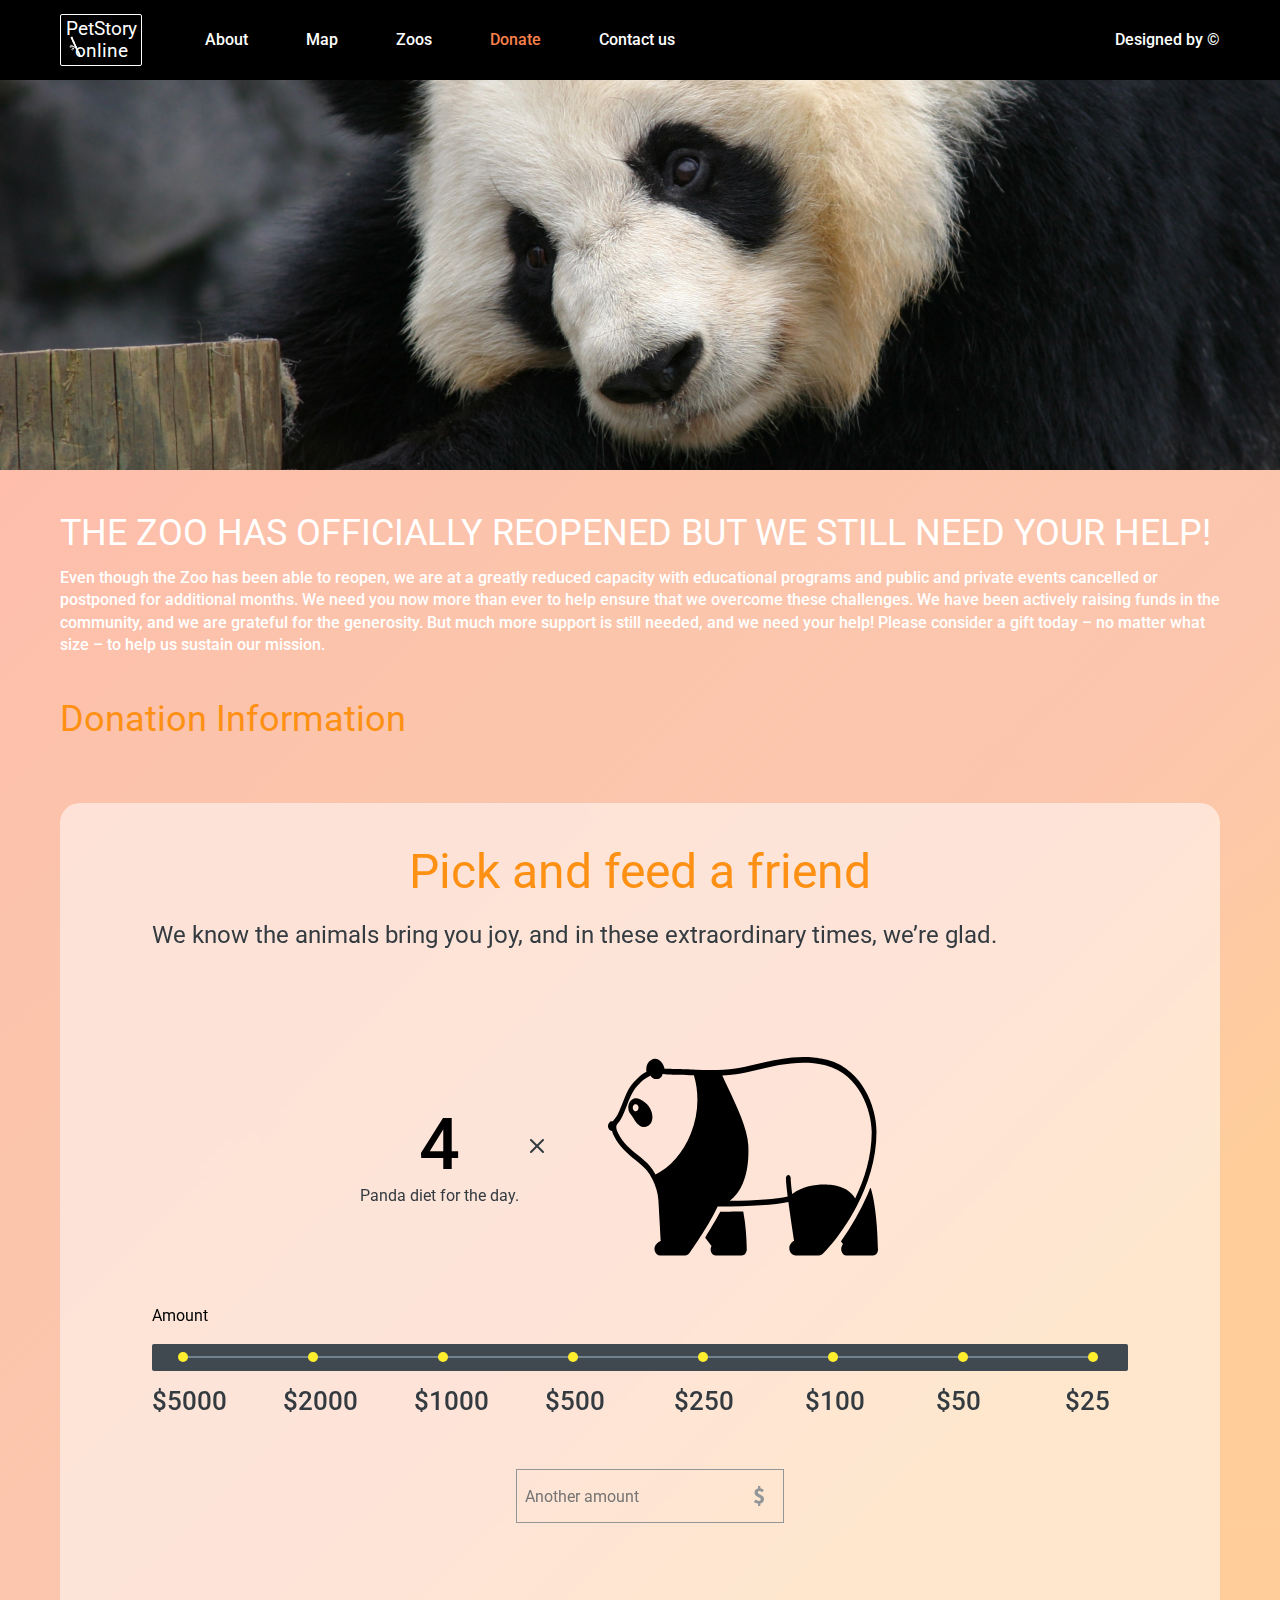
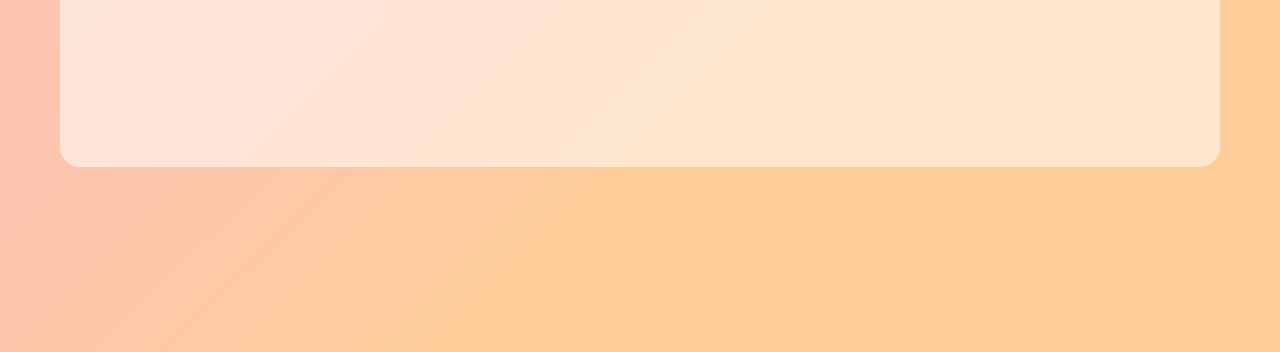
==== donate.html @ e9c2d94d "fix: update html, css;" ====
<!DOCTYPE html>
<html lang="en">
<head>
    <meta charset="UTF-8">
    <meta http-equiv="X-UA-Compatible" content="IE=edge">
    <meta name="viewport" content="width=device-width, initial-scale=1.0">
    <link rel="stylesheet" href="styleDonate.css">
    <link href="https://fonts.googleapis.com/css2?family=Aleo:wght@400;700&amp;family=Red+Hat+Text:ital,wght@0,500;1,400&amp;family=Roboto:wght@100;300;400;500;700;900&amp;display=swap" rel="stylesheet">
    <title>Donate</title>
</head>
<body>
    <div class="wrapp">
        <header>
            <div class="container">
                <div class="header">
                    <div class="header-left">
                        <div class="logo-btn">
                                <a class="logo" href="https://viktor-byte.github.io/online-zoo-new/">
                                    <h1>PetStory<br>online</h1>
                                    <img src="./assert/icons/bambooNew.svg" alt="">
                                </a>
                        </div>
                        <nav>
                            <ul>
                                <li><a  href="https://viktor-byte.github.io/online-zoo-new/">About</a></li>
                                <li><a href="">Map</a></li>
                                <li><a href="">Zoos</a></li>
                                <li><a class="donate" href="./donate.html">Donate</a></li>
                                <li><a href="">Contact us</a></li>
                            </ul>
                        </nav>
                    </div>
                    <div class="text">
                    <a class="text-link" href="https://www.figma.com/file/ypzT9idgAILaSRVRmDAJxn/online-zoo-3-weeks">Designed by ©</a> 
                    </div>
                </div>
            </div>
        </header>
        <main>
            <section class="watch-online"></section>
            <section class="feed-friends">
                <div class="feed-friends-container">
                    <div class="text-info">
                        <h3 class="info-title">THE ZOO HAS OFFICIALLY REOPENED BUT WE STILL NEED YOUR HELP!</h3>
                        <p class="info-text">Even though the Zoo has been able to reopen, we are at a greatly reduced capacity with educational programs and public and private events cancelled or<br>
                             postponed for additional months. We need you now more than ever to help ensure that we overcome these challenges. We have been actively raising funds in the<br> community, and we are grateful for the generosity.  But much more support is still needed, and we need your help! Please consider a gift today – no matter what<br>
                             size – to help us sustain our mission.</p>
                        <h3 class="info-name">Donation Information</h3>     
                    </div>
                    <div class="pick-feed">
                        <div class="pick-feed-container">
                            <h2 class="donation-title">Pick and feed a friend</h2>
                            <p class="donation-text">We know the animals bring you joy, and in these extraordinary times, we’re glad.</p>
                                <div class="donation-animal">
                                    <div class="animal-count">
                                        <p class="count">4</p>
                                        <p class="count-text">Panda diet for the day.</p>
                                    </div>
                                    <img class="cross" src="./assert/icons/x_icon.svg" alt="">
                                    <img class="animal-img" src="./assert/icons/panda_widget1.svg" alt="">
                                </div>
                            <p class="amount">Amount</p>
                            <div class="donate-progress">
                                <div class="donate-selects">
                                    <div class="donate-circle"></div>
                                    <div class="donate-circle"></div>
                                    <div class="donate-circle"></div>
                                    <div class="donate-circle"></div>
                                    <div class="donate-circle"></div>
                                    <div class="donate-circle"></div>
                                    <div class="donate-circle"></div>
                                    <div class="donate-circle"></div>
                                </div>
                                <div class="donate-line">
                                    <div class="line"></div>
                                </div>
                            </div>   
                            <div class="price">
                                <div class="price-block-1">
                                    <div class="dollar">$5000</div>
                                    <div class="dollar">$2000</div>
                                    <div class="dollar">$1000</div>
                                    <div class="dollar">$500</div>
                                </div>
                                <div class="price-block-2">
                                    <div class="dollar">$250</div>
                                    <div class="dollar">$100</div>
                                    <div class="dollar">$50</div>
                                </div>
                                     <div class="dollar">$25</div>
                                </div>
                               <form class="input-form" action="">
                                <div class="input-dollar"></div>
                                <input class="input-number" type="number" id="input_amount" placeholder="Another amount">
                                    <form class="radio">
                                        <label for="" class="radio-container"></label>
                                        <label for="" class="radio-container"></label>
                                    </form>
                            </form> 
                            </div>
                        </div>
                    </div>
                </div>
            </section>
        </main>
    </div> 
</body>
</html>
---- styleDonate.css ----
* {
    margin: 0;
    padding: 0;
    text-decoration: none;
    list-style: none;
    font-family: "Roboto", sans-serif;
    font-style: normal;
    box-sizing: border-box;
}
button {
    cursor: pointer;
}
.container {
    max-width: 1160px;
    margin: 0 auto;
}
    li a:hover{
    color:#F9804B;
}
h3{
    font-family: 'Roboto';
    font-style: normal;
    font-weight: 400;
    font-size: 36px;
    line-height: 130%;
    text-align: center;
    color: #333B41;
}
.wrapp{
    max-width: 1600px;
    min-height: 100%;
    overflow: hidden;
    margin: auto;
}
.container{
    max-width: 1160px;
    margin: 0 auto;
    height:80px;
  
}
header{
    background-color: #000000;
}
.header{
    display: flex;
    flex-direction: row;
    justify-content: space-between;
    padding-top: 14px;
    align-items: center;
}
.header-left{
    display: flex;
    justify-content: space-between;
    gap: 63px;
    text-align: center;
    align-items: center;
}
.logo-btn{
    display: flex;
    flex-direction: row;
    justify-content: space-between;
}
.logo{
    width: 82px;
    height: 52px;
    border: 0.5px solid #FFFFFF;
    border-radius: 2px;
    position: relative;
    font-family: 'Roboto';
    font-style: normal;
    font-weight: 400;
    font-size: 19.0145px;
    line-height: 120%;
    text-align: center;
}
.logo img{
    position: absolute;
    left: 8px;
    top: 21px;
}
.logo h1{
    font-style: normal;
    font-weight: 400;
    font-size: 19.0145px;
    line-height: 120%;
    text-align: center;
    color: #FFFFFF;
    padding-top: 2.5px;
}
ul{
    display: flex;
    gap:58px;
    align-items: center;
    padding-inline-start: 0;
    justify-content: center;
}
a{
    font-family: 'Roboto';
    font-style: normal;
    font-weight: 500;
    font-size: 16px;
    line-height: 140%;
    color: #FFFFFF;
    text-decoration: none;
    text-align: center;
}

.text{
    font-family: 'Roboto';
    font-style: normal;
    font-weight: 500;
    font-size: 16px;
    line-height: 140%;
    color: #FFFFFF;
}
.text-link:hover{
    color: #F9804B;
}

.donate{
    color:#F9804B;
}
.watch-online{
    background: url(./assert/images/panda_bg.png);
    width: 100%;
    height: 390px;
}
.feed-friends{
    background:  linear-gradient(315.75deg, rgba(254, 210, 144, 0.7) 30.06%, #FEBDAB 100.95%, rgba(254, 210, 144, 0.7) 106.36%), linear-gradient(315.75deg, rgba(254, 189, 171, 0.74) 30.06%, rgba(243, 169, 248, 0.66) 50.74%, #E0D8F0 80.49%, #EAF7FE 127.9%, #EAF7FE 149.54%), linear-gradient(315.75deg, rgba(254, 189, 171, 0.74) 30.06%, rgba(243, 169, 248, 0.66) 50.74%, #E0D8F0 80.49%, #EAF7FE 127.9%, #EAF7FE 149.54%);;
    height: 1482px;
}
.feed-friends-container{
    max-width: 1160px;
    margin: 0 auto;
    padding-bottom: 180px;
    padding-top: 40px;
}
.text-info{
    display: flex;
    flex-direction: column;
    align-items: start;
}
.info-title{
    font-weight: 400;
    font-size: 36px;
    line-height: 130%;
    color: #FFFFFF;
    margin-bottom: 10px;
}
.info-text{
    font-weight: 500;
    font-size: 16px;
    line-height: 140%;
    color: #FFFFFF;
    margin-bottom: 40px;
}
.info-name{
    font-weight: 400;
    font-size: 36px;
    line-height: 130%;
    color: #FE9013;
    margin-bottom: 60px;
}
.pick-feed{
    background: rgba(255, 255, 255, 0.52);
    backdrop-filter: blur(2px);
    border-radius: 20px;
    width: 100%;
    height: 964px;
}
.pick-feed-container{
    padding: 40px 92px 62px 92px;
}
.donation-title{
    font-weight: 400;
    font-size: 48px;
    line-height: 120%;
    color: #FE9013;
    margin-bottom: 20px;
    text-align: center;
}
.donation-text{
    font-weight: 400;
    font-size: 24px;
    line-height: 120%;
    color: #333B41;
    margin-bottom: 60px;
}
.donation-animal{
    display: flex;
    flex-direction: row;
    gap: 11px;
    justify-content: center;
    align-items: center;
    margin-right: 29px;
}
.animal-count{
    margin-top: 58px;
}
.count{
    text-align: center;
    margin-bottom: 11px;
    font-weight: 500;
    font-size: 72px;
    line-height: 80%;
    text-align: center;
    text-transform: uppercase;
    color: #000000;
}
.count-text{
    font-weight: 400;
    font-size: 16px;
    line-height: 140%;
    text-align: center;
    color: #333B41;
}
.cross{
    margin-top: 26px;
}
.animal-img{
    margin-left:53px ;
}
.amount{
    margin-top: 49px;
    font-weight: 400;
    font-size: 16px;
    line-height: 140%;
    color: #000000;
}
.donate-progress{
    margin-top: 17px;
    position: relative;
    width: 100%;
    height: 27px;
    background: #404950;
    border-radius: 2px;
}
.donate-selects{
    display: flex;
    flex-direction: row;
    justify-content: space-between;
    width: 100%;
    padding: 0 30px 0 26px;
    padding-top: 8px;
}
.donate-circle{
    background: #FFEE2E;
    width: 10px;
    height: 10px;
    border-radius: 50%;
    z-index: 1;
}
.donate-circle:hover{
    cursor: pointer;
}
.donate-line{
    width: 100%;
    height: 2px;
    position: absolute;
    z-index: 0;
    top: 12px;
    padding: 0 31px;
}
.line{ 
    background: #72828E;
    width: 915px;
    height: 2px;
}
.price{
    margin-top: 12px;
    display: flex;
    flex-direction: row;
}
.price-block-1{
    display: flex;
    flex-direction: row;
    gap: 56px;
    margin-right: 69px;
}
.price-block-2{
    display: flex;
    flex-direction: row;
    gap: 71px;
    margin-right: 84px;
}
.dollar{
    font-weight: 500;
    font-size: 26px;
    line-height: 140%;
    text-transform: uppercase;
    color: #333B41;
}
.input-form{
    display: flex;
    flex-direction: column;
    align-items: center;
    margin-top: 50px;
    position: relative;
}
.input-dollar{
    background: url(./assert/icons/Vectordollar.svg);
    width: 10px;
    height: 20px;
    position: absolute;
    top: 17px;
    left: 602px;
}
.input-number{
    width: 268px;
    height: 54px;
    padding: 10px 7px 10px 8px;
    margin-left: 20px;
    background: rgba(0, 0, 0, 0);
    border: 1px solid #929699;
    font-weight: 400;
    font-size: 16px;
    line-height: 140%;
    color: #929699;
}
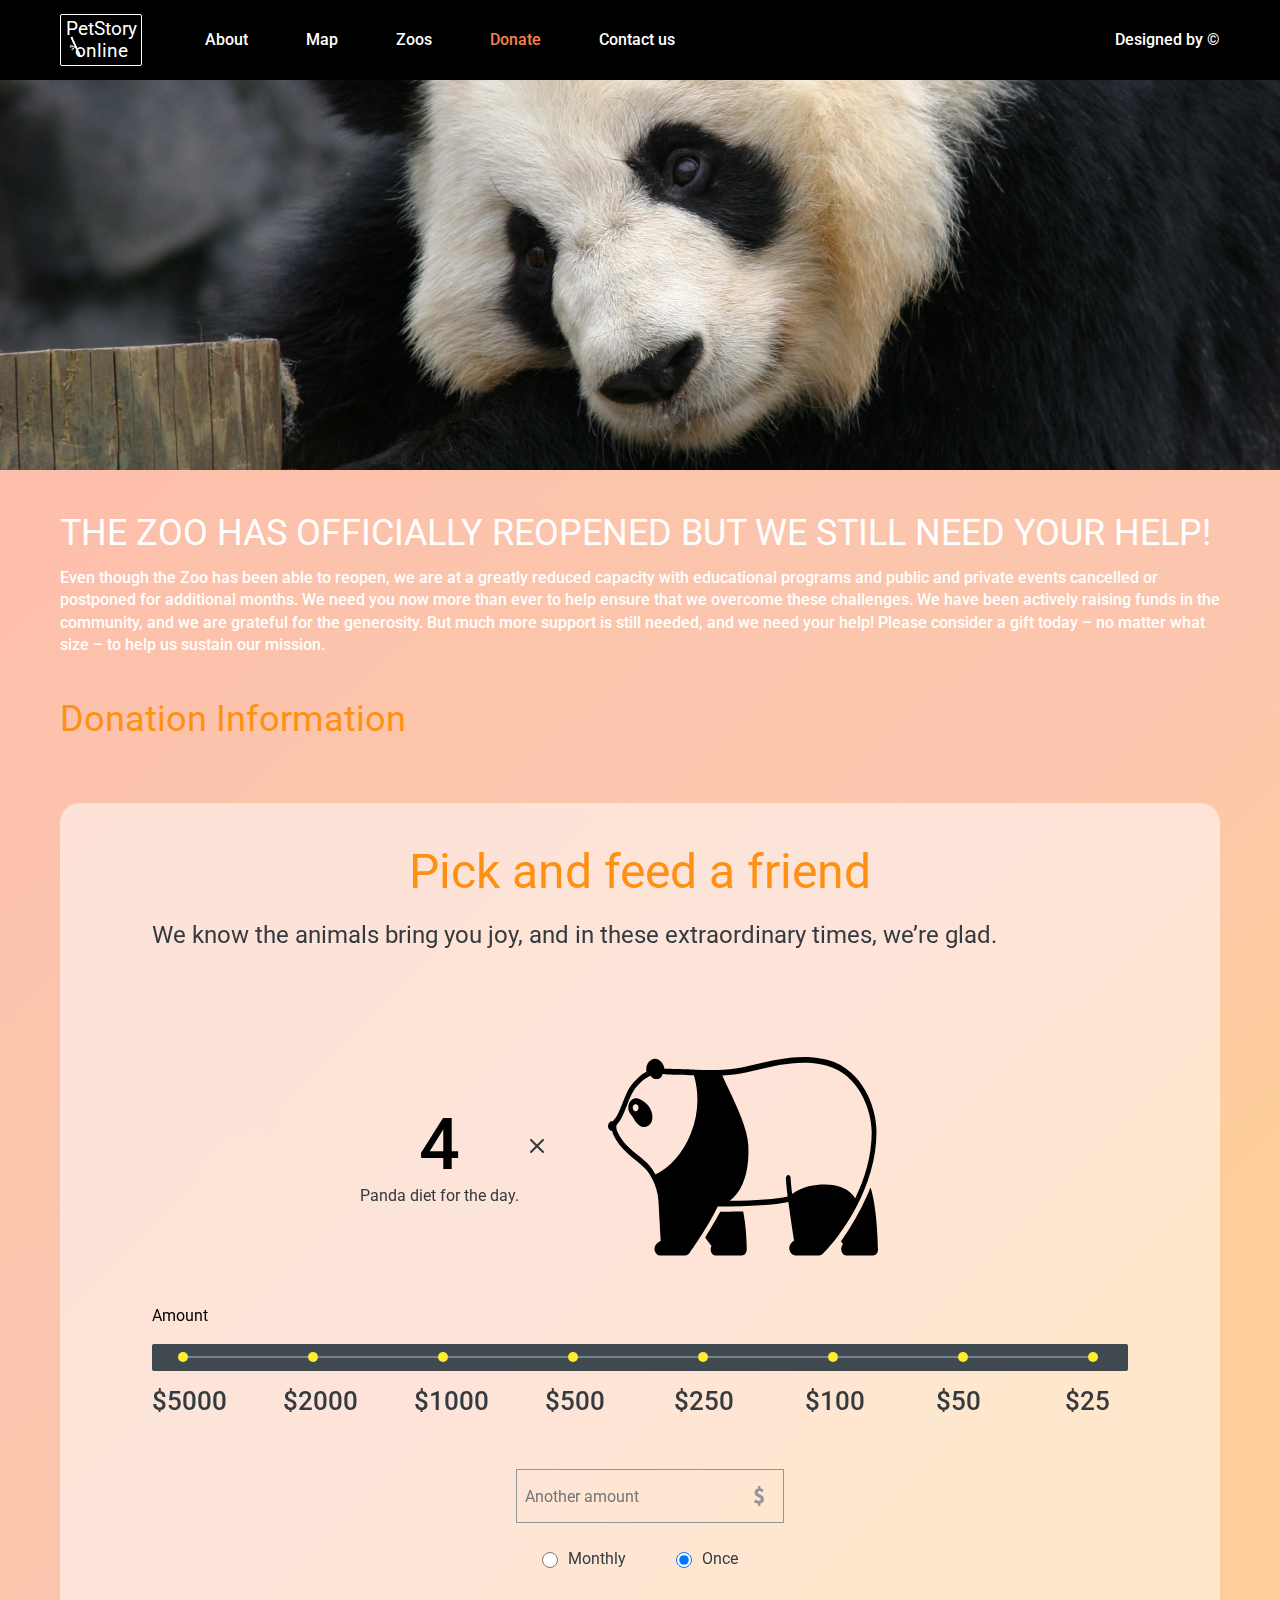
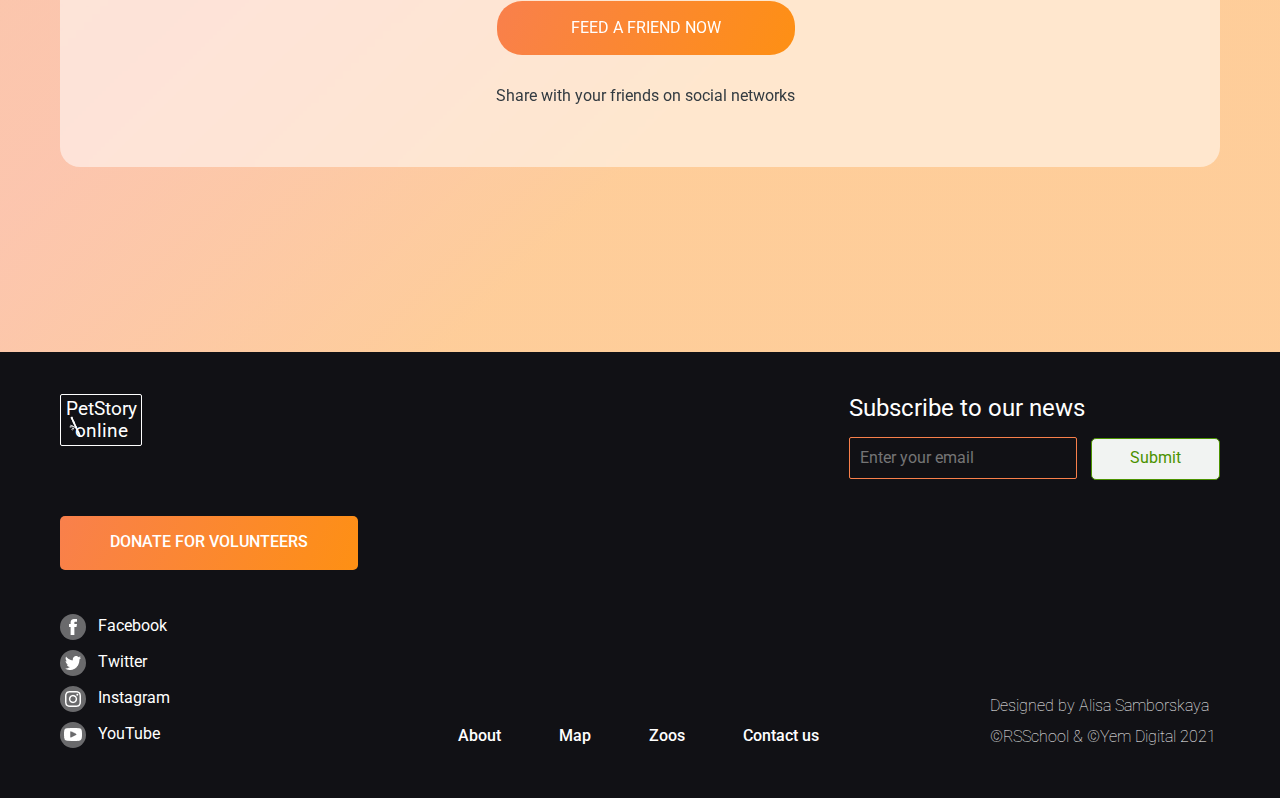
==== commit 080e8831: "fix: change html, css donate ;" ====
--- a/donate.html
+++ b/donate.html
@@ -92,10 +92,14 @@
                                <form class="input-form" action="">
                                 <div class="input-dollar"></div>
                                 <input class="input-number" type="number" id="input_amount" placeholder="Another amount">
-                                    <form class="radio">
-                                        <label for="" class="radio-container"></label>
-                                        <label for="" class="radio-container"></label>
-                                    </form>
+                                    <div class="radio">
+                                        <input type="radio" class="input-circle" id="monthly" name="amound-period" value="monthly">
+                                        <label for="monthly" class="radio-container radio-monthly">Monthly</label>
+                                        <input type="radio" checked class="input-circle" id="once" name="amound-period" value="once">
+                                        <label for="once" class="radio-container">Once</label>
+                                    </div>
+                                    <button class="btn-feed">Feed a friend now</button>
+                                    <p class="donation-info">Share with your friends on social networks </p>
                             </form> 
                             </div>
                         </div>
@@ -103,6 +107,74 @@
                 </div>
             </section>
         </main>
+        <footer>
+            <div class="footer-container">
+                <div class="footer-block-1">
+                    <div class="logo-btn">
+                        <a class="logo" href="https://viktor-byte.github.io/online-zoo-new/">
+                            <h1>PetStory<br>online</h1>
+                            <img src="./assert/icons/bambooNew.svg" alt="">
+                        </a>
+                    </div>
+                        <div class="footer-input">
+                            <h4>Subscribe to our news</h4>
+                            <input type="text" placeholder="Enter your email">
+                            <button class="input-btn">Submit</button>
+                        </div>
+                
+                </div>
+                <div class="footer-bock-2">
+                    <button class="testimonial-btn footer-button but"><a href="">donate for volunteers</a></button>
+                </div>
+                <div class="footer-block-3">
+            <div class="footer-media">
+                <ul class="footer-media-list">
+                    <li>
+                        <a href="https://www.facebook.com/" class="footer-media-link">
+                            <div class="media-circle">
+                                <img  src="./assert/images/Fill 211.png" alt="">
+                            </div>
+                            <span>Facebook</span>
+                        </a>
+                    </li>
+                    <li>
+                        <a href="https://twitter.com/" class="footer-media-link">
+                            <div class="media-circle">
+                                <img  src="./assert/images/Fill 172.png" alt="">
+                            </div>
+                            <span>Twitter</span>
+                        </a>
+                    </li>
+                    <li><a href="https://www.instagram.com/?ysclid=l9xfji39r2444387335" class="footer-media-link">
+                        <div class="media-circle">
+                            <img  src="./assert/images/Fill 166.png" alt="">
+                        </div>
+                        <span>Instagram</span>
+                    </a></li>
+                    <li><a href="https://www.youtube.com/" class="footer-media-link">
+                        <div class="media-circle">
+                            <img  src="./assert/images/Fill 213.png" alt="">
+                        </div>
+                        <span>YouTube</span>
+                    </a></li>
+                    
+                </ul>
+            </div>
+            <nav>
+                <ul>
+                    <li><a class="about" href="">About</a></li>
+                    <li><a href="">Map</a></li>
+                    <li><a href="">Zoos</a></li>
+                    <li><a href="">Contact us</a></li>
+                </ul>
+            </nav>
+            <div class="footer-text">
+                <p>Designed by Alisa Samborskaya</p>
+                <p>©RSSchool & ©Yem Digital 2021</p>
+            </div>
+        </div>
+        </div>
+        </footer>
     </div> 
 </body>
 </html>--- a/styleDonate.css
+++ b/styleDonate.css
@@ -317,4 +317,178 @@
     line-height: 140%;
     color: #929699;
 }
-
+.radio{
+    display: flex;
+    align-items: center;
+    margin-top: 25px;
+    gap: 10px;
+}
+.radio-container{
+    font-weight: 400;
+    font-size: 16px;
+    line-height: 140%;
+    color: #333B41;
+}
+.radio-monthly{
+    margin-right: 40px;
+}
+.input-circle{
+    display: inline-block;
+    width: 16px;
+    height: 16px;
+    vertical-align: baseline;
+    cursor: pointer;
+    border: 1px solid #fe9013;
+    border-radius: 50%;
+    background-color: transparent;
+}
+.radio input[type="radio"]:checked {
+    background: #fe9013;
+}
+.btn-feed{
+    cursor: pointer;
+    font-size: 16px;
+    color: #FFFFFF;
+    width: 298px;
+    height: 54px;
+    background: linear-gradient(113.96deg, #F9804B 1.49%, #FE9013 101.44%);
+    border-radius: 25px;
+    border: none;
+    text-transform: uppercase;
+    margin-top: 30px;
+    margin-left: 12px;
+}
+.btn-feed:hover{
+    background: #E47209;
+}
+.but:hover{
+    background: #E47209;
+}
+.testimonial-btn{
+    width: 298px;
+    height: 54px;
+    background: linear-gradient(113.96deg, #F9804B 1.49%, #FE9013 101.44%);
+    border-radius: 5px;
+    border: none;
+    margin-top: 32px;
+}
+.testimonial-btn a{
+    font-family: 'Roboto';
+    font-style: normal;
+    font-weight: 500;
+    font-size: 16px;
+    line-height: 140%;
+    text-align: center;
+    text-transform: uppercase;
+    color: #FFFFFF;
+    }
+.donation-info{
+    font-weight: 400;
+    font-size: 16px;
+    line-height: 140%;
+    color: #333B41;
+    margin-top: 30px;
+    margin-left: 11px;
+}
+footer{
+    background: #111115;
+    z-index: 2;
+    position: relative;
+}
+.footer-block-1{
+    display: flex;
+    flex-direction: row;
+    justify-content: space-between;
+}
+.footer-input h4{
+    font-weight: 400;
+    font-size: 24px;
+    line-height: 120%;
+    color: #FFFFFF;
+    padding-bottom: 14px;
+}
+.footer-input input{
+    border-radius: 2px;
+    border: 0.7px solid #F9804B;
+    background: #111115;
+    width: 228px;
+    height: 42px;
+    font-size: 16px;
+    line-height: 140%;
+    color: #BDBDBD;
+    padding-left: 10px;
+}
+.input-btn{
+    width: 129px;
+    height: 42px;
+    margin-left: 10px;
+    color: #4B9200;
+    font-weight: 400;
+    font-size: 16px;
+    line-height: 140%;
+    background: #F1F3F2;
+    border: 1px solid #4B9200;
+    border-radius: 5px;
+}
+.input-btn:hover{
+    background: #a2aeb9;
+}
+.footer-block-3{
+    display: flex;
+    flex-direction: row;
+    gap: 171px;
+    align-items: flex-end;
+    margin-top: 44px;
+}
+.footer-block-3 nav{
+    padding-left: 117px;
+}
+.footer-media-list{
+    display: flex;
+    flex-direction: column;
+    align-items: flex-start;
+    gap: 10px;
+}
+.footer-media-link{
+    display: flex;
+    gap:12px;
+    align-items: center;
+}
+.footer-media-link span:hover{
+    color: #F9804B;
+}
+.footer-media-link span{
+    font-family: 'Roboto';
+    font-style: normal;
+    font-weight: 400;
+    font-size: 16px;
+    line-height: 140%;
+    color: #FFFFFF;
+}
+.media-circle{
+    width: 26px;
+    height: 26px;
+    border-radius: 50%;
+    background: rgba(196, 196, 196, 0.5);
+    display: flex;
+    align-items: center;
+    justify-content: center;
+}
+.footer-container{
+    width: 1160px;
+    margin: auto;
+    padding-bottom:50px ;
+    padding-top: 42px;
+}
+.footer-text{
+    display: flex;
+    flex-direction: column;
+    gap: 10px;
+    font-weight: 100;
+    font-size: 16px;
+    line-height: 130%;
+    color: #FFFFFF;
+}
+.footer-button{
+    margin-top: 36px;
+}
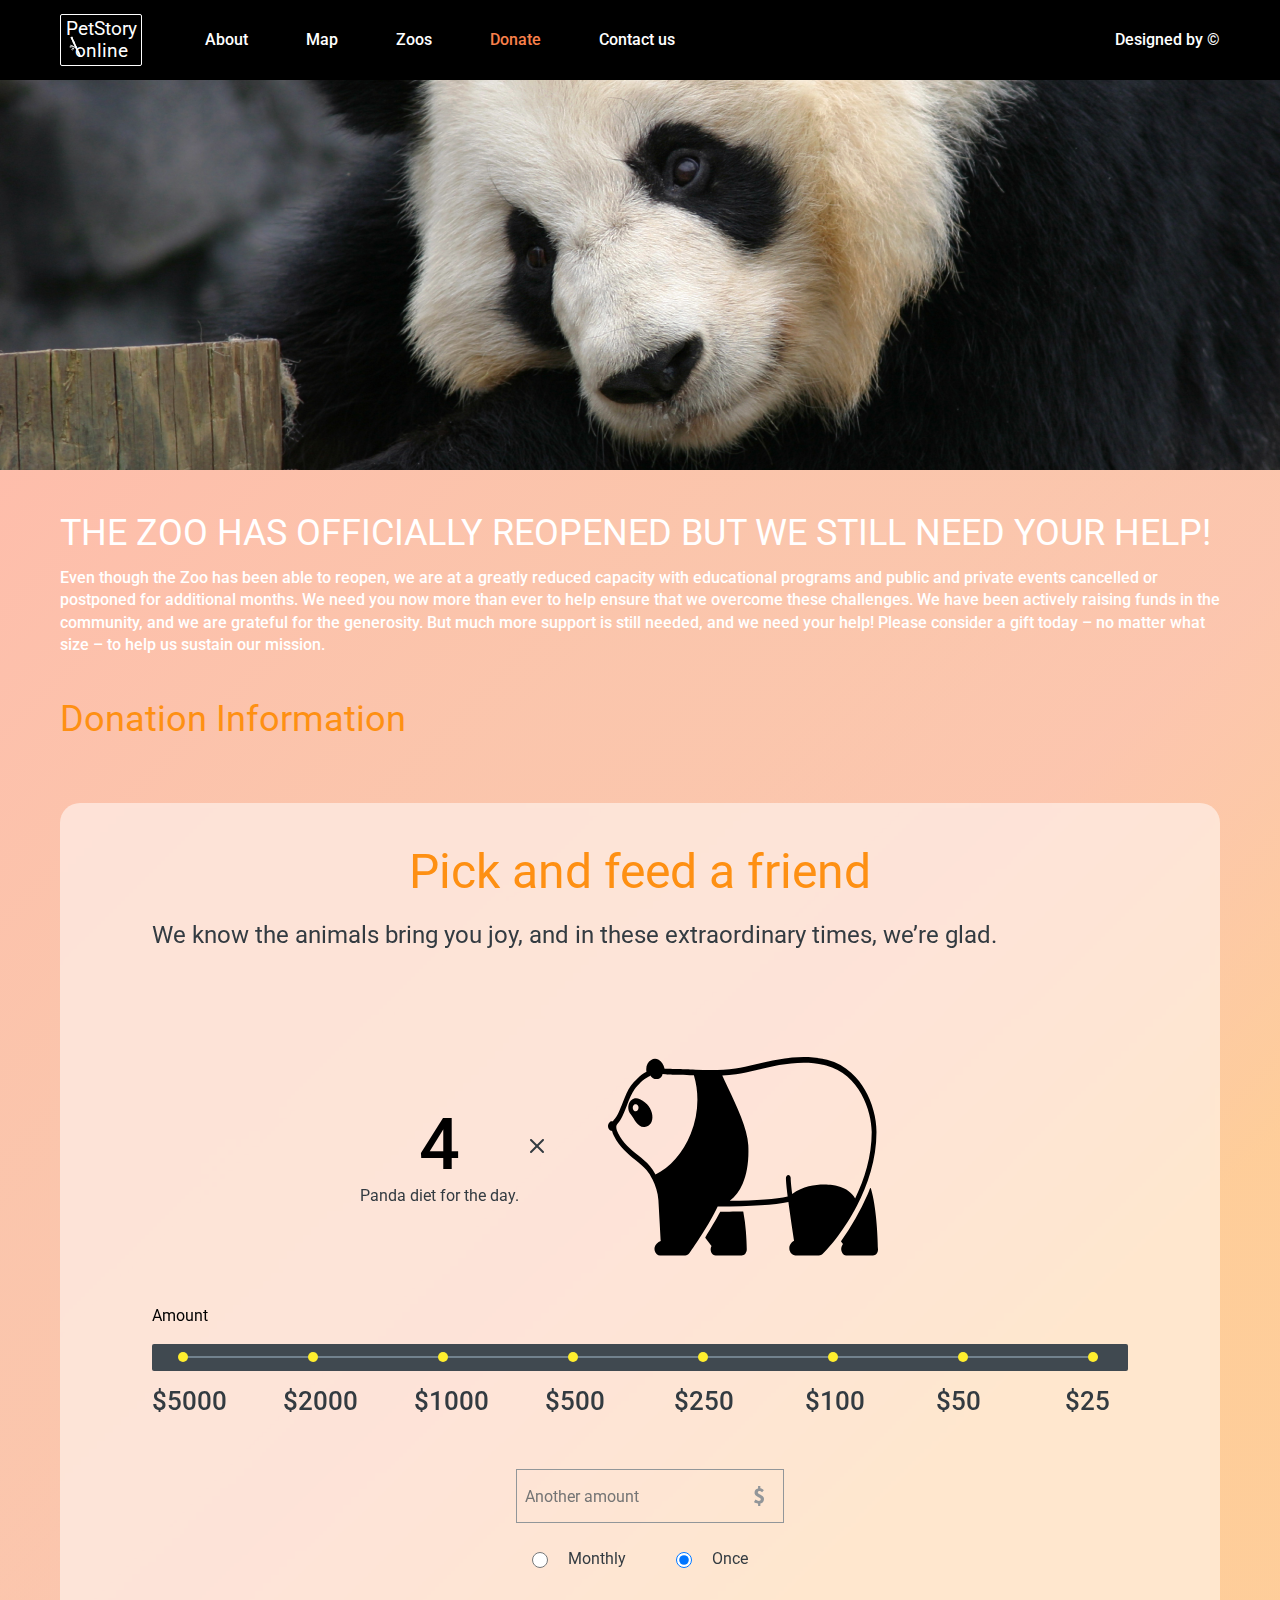
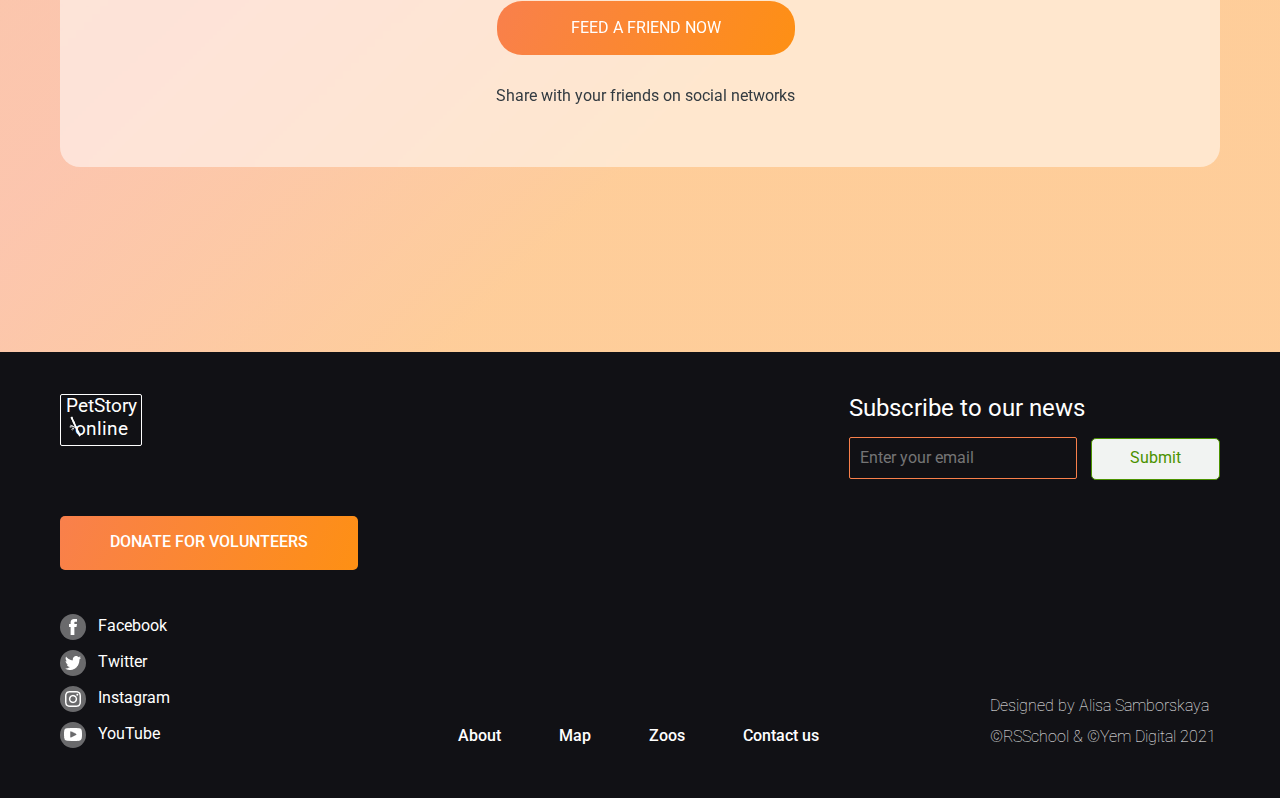
==== commit a01b014d: "fix: update files;" ====
--- a/donate.html
+++ b/donate.html
@@ -64,7 +64,7 @@
                                 <div class="donate-selects">
                                     <div class="donate-circle"></div>
                                     <div class="donate-circle"></div>
-                                    <div class="donate-circle"></div>
+                                    <div class="donate-circle active"><div class="out-circle"></div></div>
                                     <div class="donate-circle"></div>
                                     <div class="donate-circle"></div>
                                     <div class="donate-circle"></div>
@@ -94,8 +94,10 @@
                                 <input class="input-number" type="number" id="input_amount" placeholder="Another amount">
                                     <div class="radio">
                                         <input type="radio" class="input-circle" id="monthly" name="amound-period" value="monthly">
+                                        <span></span>
                                         <label for="monthly" class="radio-container radio-monthly">Monthly</label>
                                         <input type="radio" checked class="input-circle" id="once" name="amound-period" value="once">
+                                        <span></span>
                                         <label for="once" class="radio-container">Once</label>
                                     </div>
                                     <button class="btn-feed">Feed a friend now</button>
@@ -112,13 +114,13 @@
                 <div class="footer-block-1">
                     <div class="logo-btn">
                         <a class="logo" href="https://viktor-byte.github.io/online-zoo-new/">
-                            <h1>PetStory<br>online</h1>
+                            <p>PetStory<br>online</p>
                             <img src="./assert/icons/bambooNew.svg" alt="">
                         </a>
                     </div>
                         <div class="footer-input">
                             <h4>Subscribe to our news</h4>
-                            <input type="text" placeholder="Enter your email">
+                            <input type="email" placeholder="Enter your email">
                             <button class="input-btn">Submit</button>
                         </div>
                 
@@ -162,7 +164,7 @@
             </div>
             <nav>
                 <ul>
-                    <li><a class="about" href="">About</a></li>
+                    <li><a class="about" href="https://viktor-byte.github.io/online-zoo-new/">About</a></li>
                     <li><a href="">Map</a></li>
                     <li><a href="">Zoos</a></li>
                     <li><a href="">Contact us</a></li>
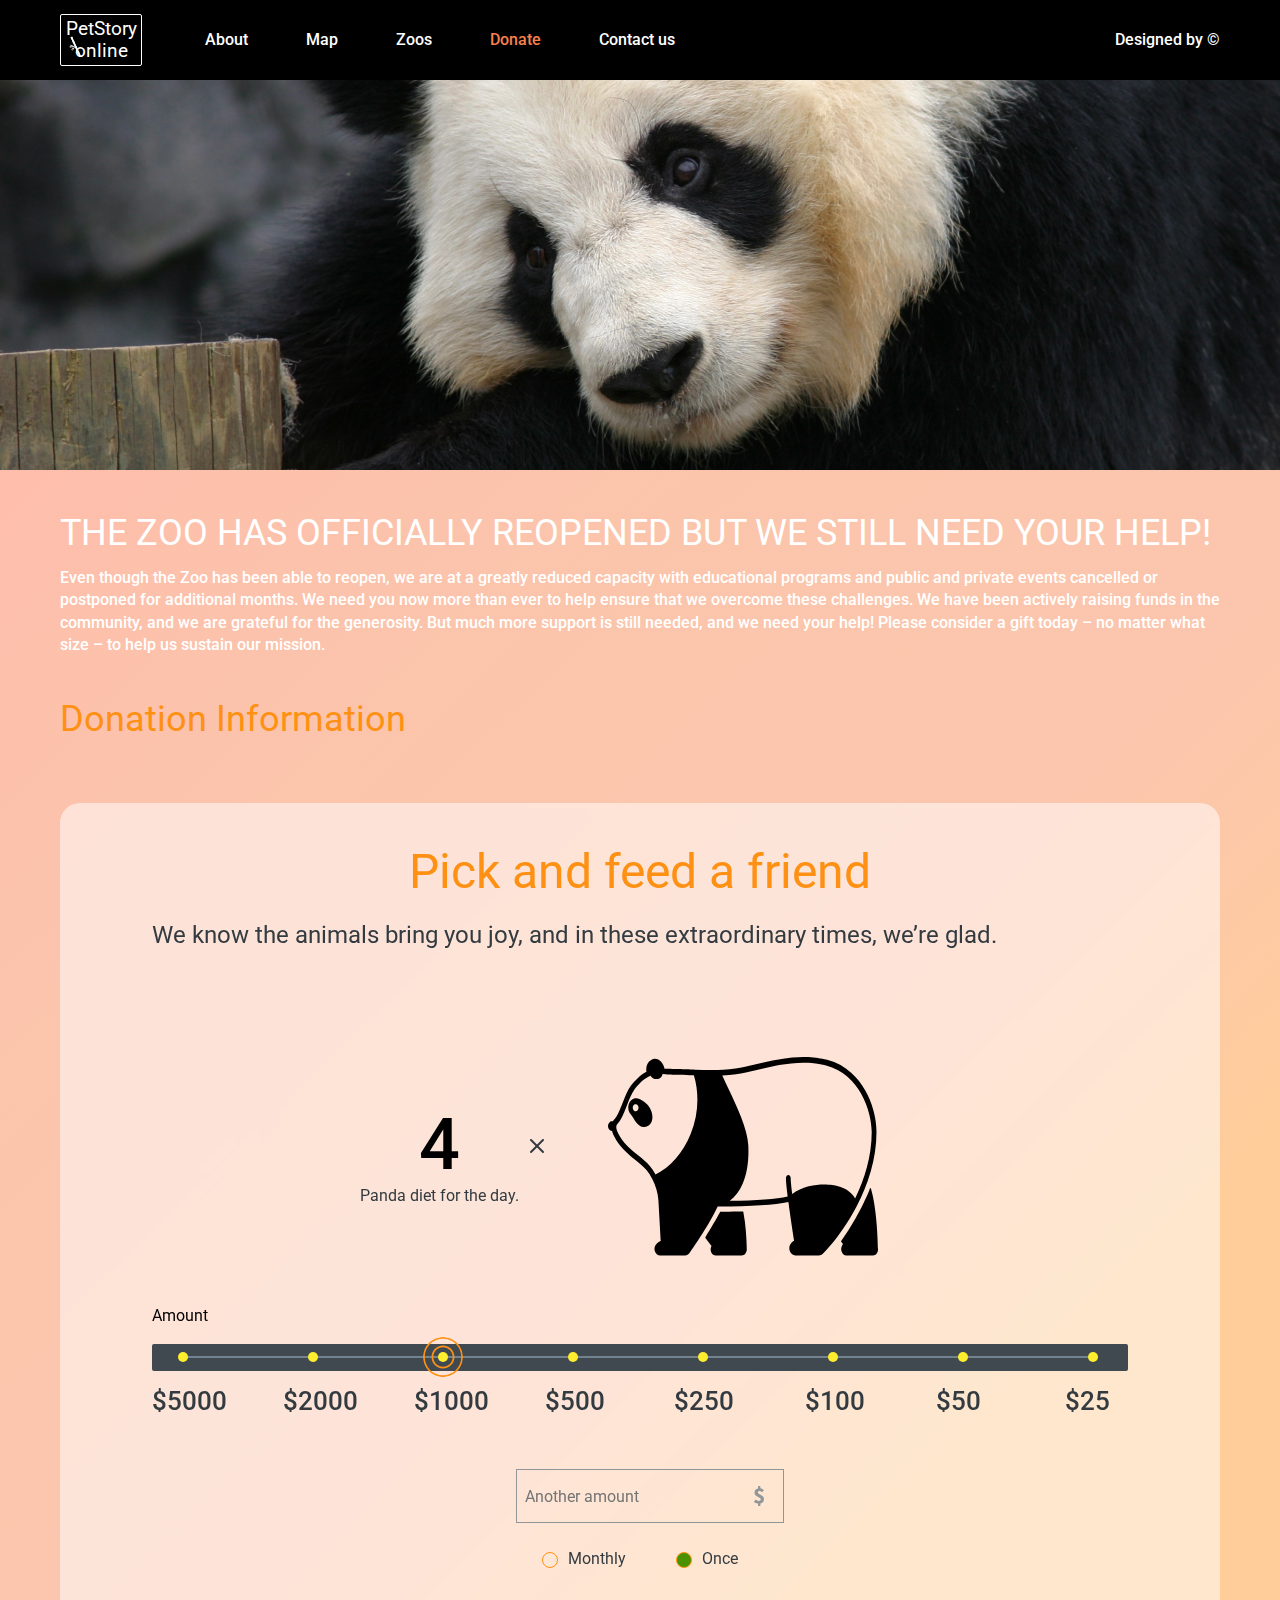
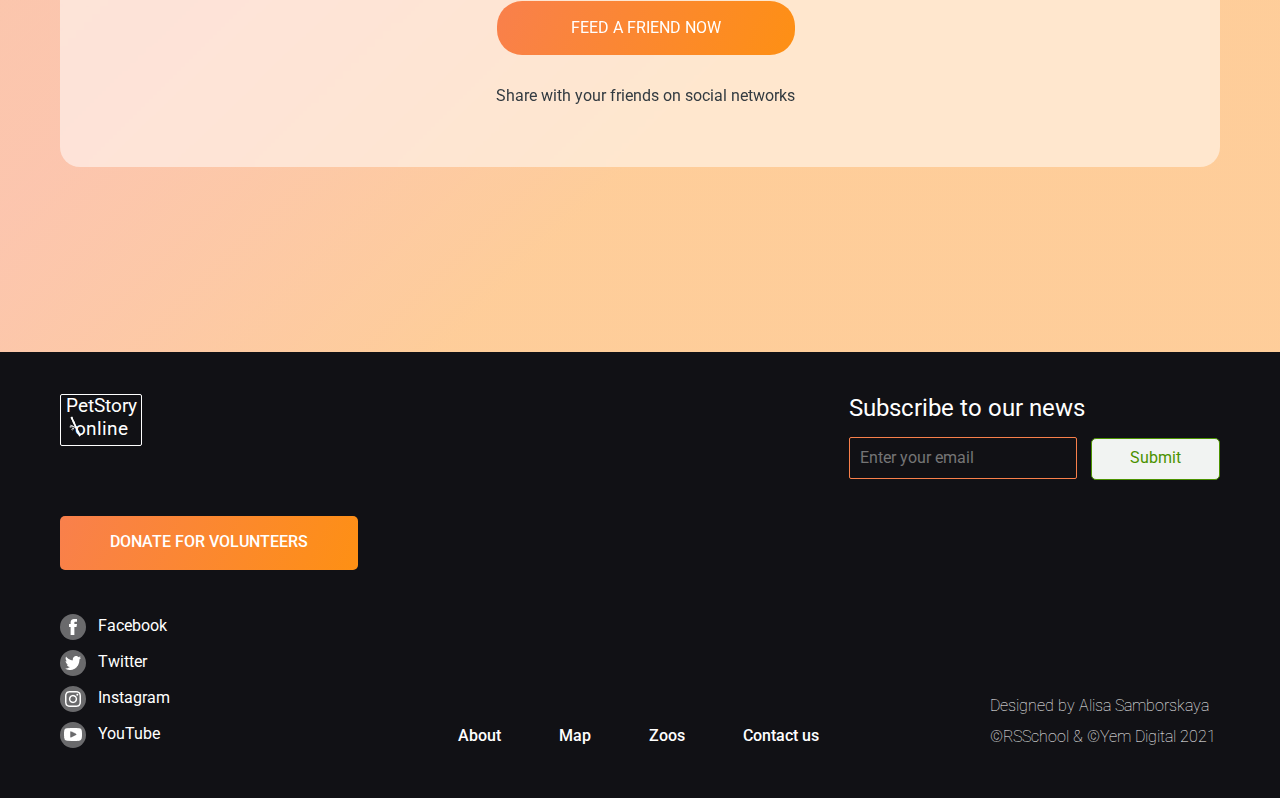
==== commit f1bc0993: "fix: add hover to link;" ====
--- a/donate.html
+++ b/donate.html
@@ -126,7 +126,7 @@
                 
                 </div>
                 <div class="footer-bock-2">
-                    <button class="testimonial-btn footer-button but"><a href="">donate for volunteers</a></button>
+                    <button class="testimonial-btn footer-button but"><a href="https://viktor-byte.github.io/online-zoo-new/donate.html">donate for volunteers</a></button>
                 </div>
                 <div class="footer-block-3">
             <div class="footer-media">
@@ -136,7 +136,7 @@
                             <div class="media-circle">
                                 <img  src="./assert/images/Fill 211.png" alt="">
                             </div>
-                            <span>Facebook</span>
+                            <span class="media-text">Facebook</span>
                         </a>
                     </li>
                     <li>
@@ -144,20 +144,20 @@
                             <div class="media-circle">
                                 <img  src="./assert/images/Fill 172.png" alt="">
                             </div>
-                            <span>Twitter</span>
+                            <span class="media-text">Twitter</span>
                         </a>
                     </li>
                     <li><a href="https://www.instagram.com/?ysclid=l9xfji39r2444387335" class="footer-media-link">
                         <div class="media-circle">
                             <img  src="./assert/images/Fill 166.png" alt="">
                         </div>
-                        <span>Instagram</span>
+                        <span class="media-text">Instagram</span>
                     </a></li>
                     <li><a href="https://www.youtube.com/" class="footer-media-link">
                         <div class="media-circle">
                             <img  src="./assert/images/Fill 213.png" alt="">
                         </div>
-                        <span>YouTube</span>
+                        <span class="media-text">YouTube</span>
                     </a></li>
                     
                 </ul>
--- a/styleDonate.css
+++ b/styleDonate.css
@@ -253,6 +253,25 @@
 .donate-circle:hover{
     cursor: pointer;
 }
+.active{
+    position: relative;
+}
+.out-circle{
+    background: url(./assert/icons/roller_icon.svg);
+    margin: 0;
+    width: 40px;
+    height: 40px;
+    border-radius: 50%;
+    position: absolute;
+    top: -15px;
+    left: -15px;
+    cursor: pointer;
+}
+.out-circle{
+    background: url(./assert/icons/roller_icon.svg);
+    height: 40px;
+    width: 40px;
+}
 .donate-line{
     width: 100%;
     height: 2px;
@@ -333,17 +352,22 @@
     margin-right: 40px;
 }
 .input-circle{
+    display: none;
+}
+label{
+    cursor: pointer;
+}
+.radio span{
     display: inline-block;
     width: 16px;
     height: 16px;
-    vertical-align: baseline;
+    border: 1px solid #FE9013;
+    border-radius: 50%;
+    line-height: 140%;
     cursor: pointer;
-    border: 1px solid #fe9013;
-    border-radius: 50%;
-    background-color: transparent;
-}
-.radio input[type="radio"]:checked {
-    background: #fe9013;
+}
+.radio input:checked + span {
+    background: #4B9200 ;
 }
 .btn-feed{
     cursor: pointer;
@@ -454,8 +478,12 @@
     gap:12px;
     align-items: center;
 }
-.footer-media-link span:hover{
-    color: #F9804B;
+
+.footer-media-link:hover .media-circle{
+    background: #4B9200;
+}
+.footer-media-link:hover .media-text{
+    color: #4B9200;
 }
 .footer-media-link span{
     font-family: 'Roboto';
